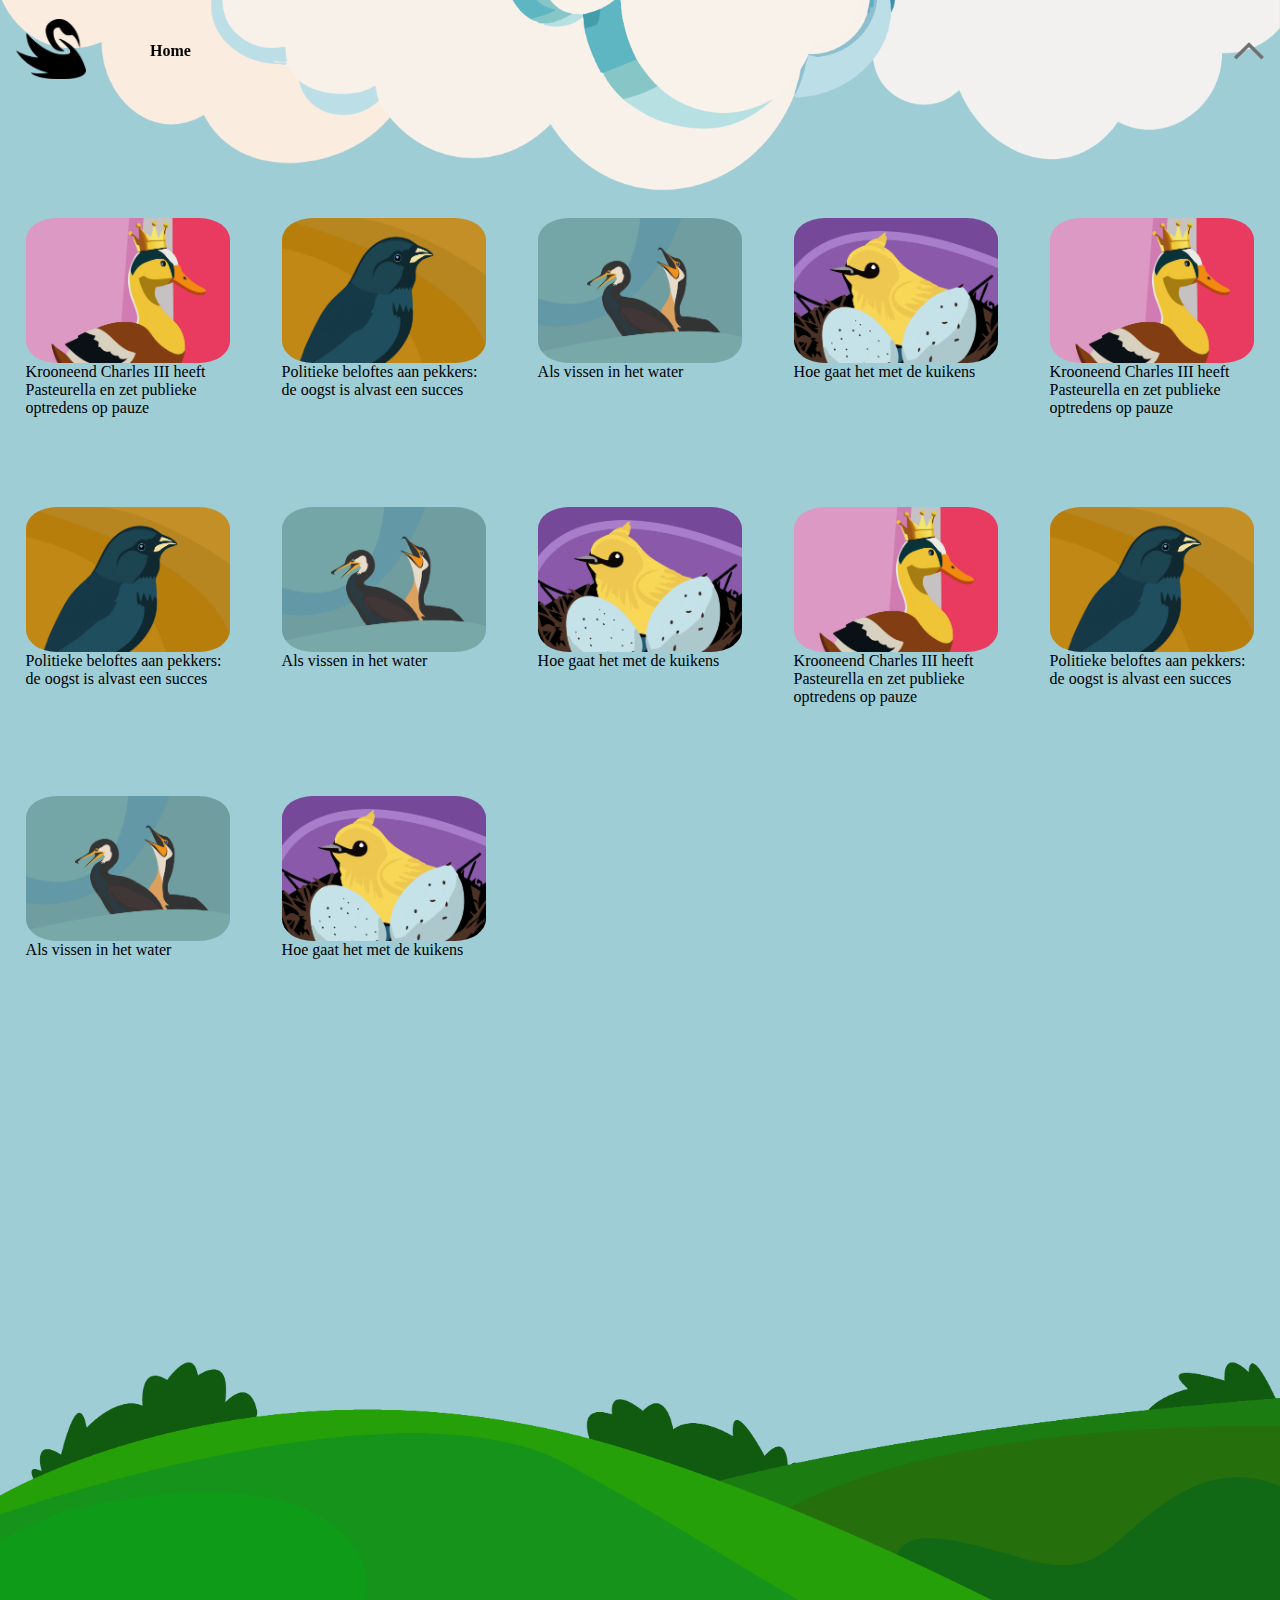
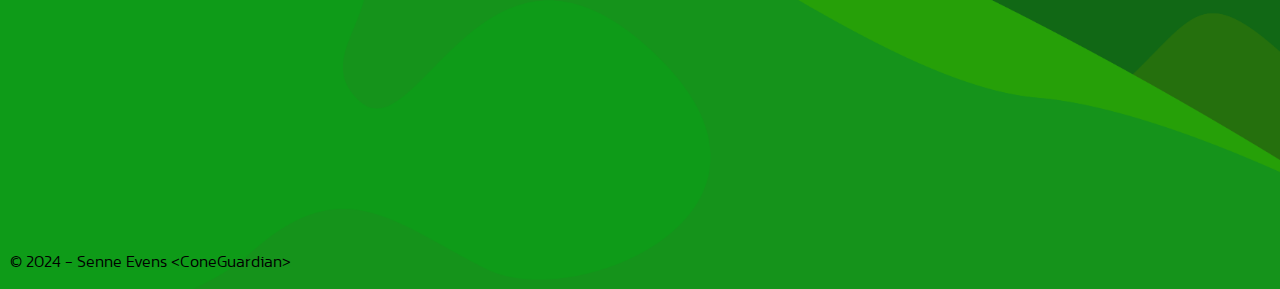
==== index.html @ fad821bd "First commit" ====
<!DOCTYPE html>
<html lang="nl-be" >
    <head>
        <title>Spechtaculair</title>
        <script src="/js/script.js" defer></script>
        <link rel="icon" type="image/x-icon" href="/img/BirdLogo.png">
        <meta charset="UTF-8">
        <meta name="author" content="Senne Evens">
        <meta name="viewport" content="width=device-width, initial-scale=1.0">
        <link rel="stylesheet" href="css/style.css">
    </head>
    <body id="body">
        <header> 
            <img src="/img/cloud_header_W2.png" alt=""
            class="background-top">
            <nav>
                <a href="index.html" class="current-page"><img src="/img/Bird_Logo_black.png" alt=""></a>
                <ul class="breadcrumb">
                    <li><a href="index.html">Home</a></li>
                </ul>
                <button id="navBtn"><img src="/img/arrow_button_gray.png" alt=""></button>
                <div id="dropDown" class="drop-down">
                    <h1>Spechtaculair</h1>
                    <div class="content">
                        <a id="mode" href="#mode">Dark Mode</a>
                        <a href="https://discord.com/invite/nPvyaNaR" target="_blank"><img src="/img/FontAwesome-Brands-Discord-icon.png" alt=""></a>
                        <a href="https://www.youtube.com/watch?v=xfUgXkQrlP4&ab_channel=ConeGuardian" target="_blank"><img src="/img/youtube-logo-youtube-logo-transparent-youtube-icon-transparent-free-free-png.webp" alt=""></a>
                    </div>
                </div>             
            </nav>

        </header>
        <main>
            <a href="page1.html" class="img1"><img src="/img/Img1_git_illu_Senne.Evens.jpg" alt="" >Krooneend Charles III heeft Pasteurella en zet publieke optredens op pauze</a>
            <a href="page2.html" class="img2" ><img src="/img/Img3_git_illu_Senne.Evens.jpg" alt="" >Politieke beloftes aan pekkers: de oogst is alvast een succes</a>
            <a href="page3.html" class="img3"><img src="/img/Img2_git_illu_Senne.Evens.jpg" alt="" >Als vissen in het water</a>
            <a href="page4.html" class="img4"><img src="/img/Img4_git_illu_Senne.Evens.jpg" alt=""  >Hoe gaat het met de kuikens</a>
            <a href="page1.html" class="img1"><img src="/img/Img1_git_illu_Senne.Evens.jpg" alt="" >Krooneend Charles III heeft Pasteurella en zet publieke optredens op pauze</a>
            <a href="page2.html" class="img2" ><img src="/img/Img3_git_illu_Senne.Evens.jpg" alt="" >Politieke beloftes aan pekkers: de oogst is alvast een succes</a>
            <a href="page3.html" class="img3"><img src="/img/Img2_git_illu_Senne.Evens.jpg" alt="" >Als vissen in het water</a>
            <a href="page4.html" class="img4"><img src="/img/Img4_git_illu_Senne.Evens.jpg" alt=""  >Hoe gaat het met de kuikens</a>
            <a href="page1.html" class="img1"><img src="/img/Img1_git_illu_Senne.Evens.jpg" alt="" >Krooneend Charles III heeft Pasteurella en zet publieke optredens op pauze</a>
            <a href="page2.html" class="img2" ><img src="/img/Img3_git_illu_Senne.Evens.jpg" alt="" >Politieke beloftes aan pekkers: de oogst is alvast een succes</a>
            <a href="page3.html" class="img3"><img src="/img/Img2_git_illu_Senne.Evens.jpg" alt="" >Als vissen in het water</a>
            <a href="page4.html" class="img4"><img src="/img/Img4_git_illu_Senne.Evens.jpg" alt=""  >Hoe gaat het met de kuikens</a>
            
        </main>
        <footer>
            <div> 
                
                <img src="/img/Ground.png" alt="" class="background-bottom">
                
                <a href="">&copy; 2024 - Senne Evens &lt;ConeGuardian&gt;</a> 
                
            </div>
        </footer>
    </body>
</html>
---- css/style.css ----
/*  */
* { 
    box-sizing: border-box; 
    margin: 0;
    padding: 0; 
}
:root {
    --text-color: rgb(0, 0, 0);
    --nav-color: #707070;
    --background-color: rgb(159, 205, 214);
}

@font-face {
    font-family: kanit-light;
    src:
     local('Kanit'),

     url('../fonts/kanit-light-webfont.woff2') 
     format('woff2'),

     url('../fonts/kanit-light-webfont.woff') 
     format('woff'),

     url('../fonts/Kanit-Light.ttf')
     format('truetype');
}
@font-face {
    font-family: marker-felt;
    src:
     local('Marker Felt'),

     url('../fonts/Marker Felt.woff2') 
     format('woff2'),

     url('../fonts//Marker Felt.woff') 
     format('woff'),
        
     url('../fonts/Marker Felt.ttf')
     format('truetype');

}

body {
    background-color: var(--background-color);
    font-family: kanit-light;
}
.dark{
    --text-color: rgb(255, 255, 255);
    --nav-color: #707070;
    --background-color: #272b37;
    transition: all 0.5s;
}


header img.background-top{
    position: fixed;
    z-index: -1;
    top: -10px;
    max-width: 100%;
    pointer-events: none;
}
header {
    top: 0;
    width: 100%;
    position: fixed;
    color: var(--text-color);
    font-family: Marker Felt;
}

ul.breadcrumb {
    padding: 10px 16px;
    list-style: none;
}
ul.breadcrumb li {
    display: flex;
    font-size: 1rem;
}
ul.breadcrumb li+li:before {
    padding: 4px;
    color: black;
    content: "/\00a0";
}
ul.breadcrumb li a:hover {
    color: var(--nav-color);
    text-decoration: underline;
}

nav ul li a:link {
    font-size: 1rem;
    color: var(--text-color);
    text-decoration: none;
    font-weight: bold;

}
nav{
    display: flex;
    padding: 1rem;
    align-items: center;
    gap: 2rem;
}
nav a.current-page img {
    width: 70px;
    height: auto;
}
nav a img {
    width: 120px;
    height: auto;
}
nav button{
    margin-left: auto;
    border: none;
    background-color: transparent;
    z-index: 2;
}
nav button img{
    display: block;
    max-width: 30px;
    transform: rotate(180deg);
    transition: transform 0.5s ease-in-out;
}
nav .drop-down {
    height: 0;
    width: 100%;
    position: fixed;
    z-index: 1;
    top: 0;
    left: 0;
    background-color: var(--background-color);
    overflow-x: hidden;
    transition: 0.5s;
}
nav.open .drop-down{
    height: 100%;
}
nav.open button img{
    transform: rotate(0deg);
}

:link {
    color: var(--text-color);  
    text-decoration: none;
}
:visited {
    color: var(--text-color);   
}

nav ul {
    display: flex;
    list-style-type: none;
}
nav ul li a {
    display: block;
    padding: 1rem;
    text-align: center;
}

h1 {
    position: relative;
    top: 10%;
    width: 100%;
    text-align: center;
    font-size: 3.3rem;
}
.content {
    position: relative;
    top: 25%;
    width: 100%;
    text-align: center;
    margin-top: 30px;
}
.content a {
    padding: 10px;
}
.drop-down a {
    text-decoration: none;
    font-size: 36px;
    color: var(--text-color);
    display: block;
} 
.drop-down a:hover {
    color: var(--nav-color);
}
.drop-down .close {
    position: absolute;
    top: 20px;
    right: 45px;
}
span {
    position: absolute;
    top: 20px;
    right: 45px;
}

main{
    display: grid;
    grid-template-columns: repeat( auto-fit, minmax(250px, 1fr) );
    margin-top: 10vw;
}
main a {
    display: block;
    margin: 0 auto;
    font-family: Marker Felt;
    color: var(--text-color);
    text-align: left;
    padding-left: 10%;
    padding-right: 10%;
    margin-top: 90px;
}
h2{
    margin-top: 0.5rem;
    font-size: 1.5rem;
    font-weight: bold;
}
p {
    margin-top: 1rem;
    font-size: 1rem;
}
strong {
    font-size: 1rem;
}
main a img {
    width: 100%;
    height: auto;
    border-radius: 15%;
    position: relative;
    display: block;
    margin-left: auto;
    margin-right: auto;
    text-decoration: none;
    z-index: -2;
}

footer div a{
    position: relative;
    left: 10px;
    bottom: 10px;
    font-size: 1rem;
    color: var(--text-color);
    z-index: -1;
}
footer div img.background-bottom{
    position: relative;
    display: block;
    z-index: -3;
    max-width: 100%;
    height: auto;
    bottom: -25px;
}

@media (min-width: 481px){
    header img.background-top{
        top: -40px;
    }
}
@media (min-width: 769px){
    header img.background-top{
        top: -60px;
    }
}
@media (min-width: 993px){
    header img.background-top{
        top: -80px;
    }
}
@media (min-width: 1201px){
    header img.background-top{
        top: -100px;
    }
}
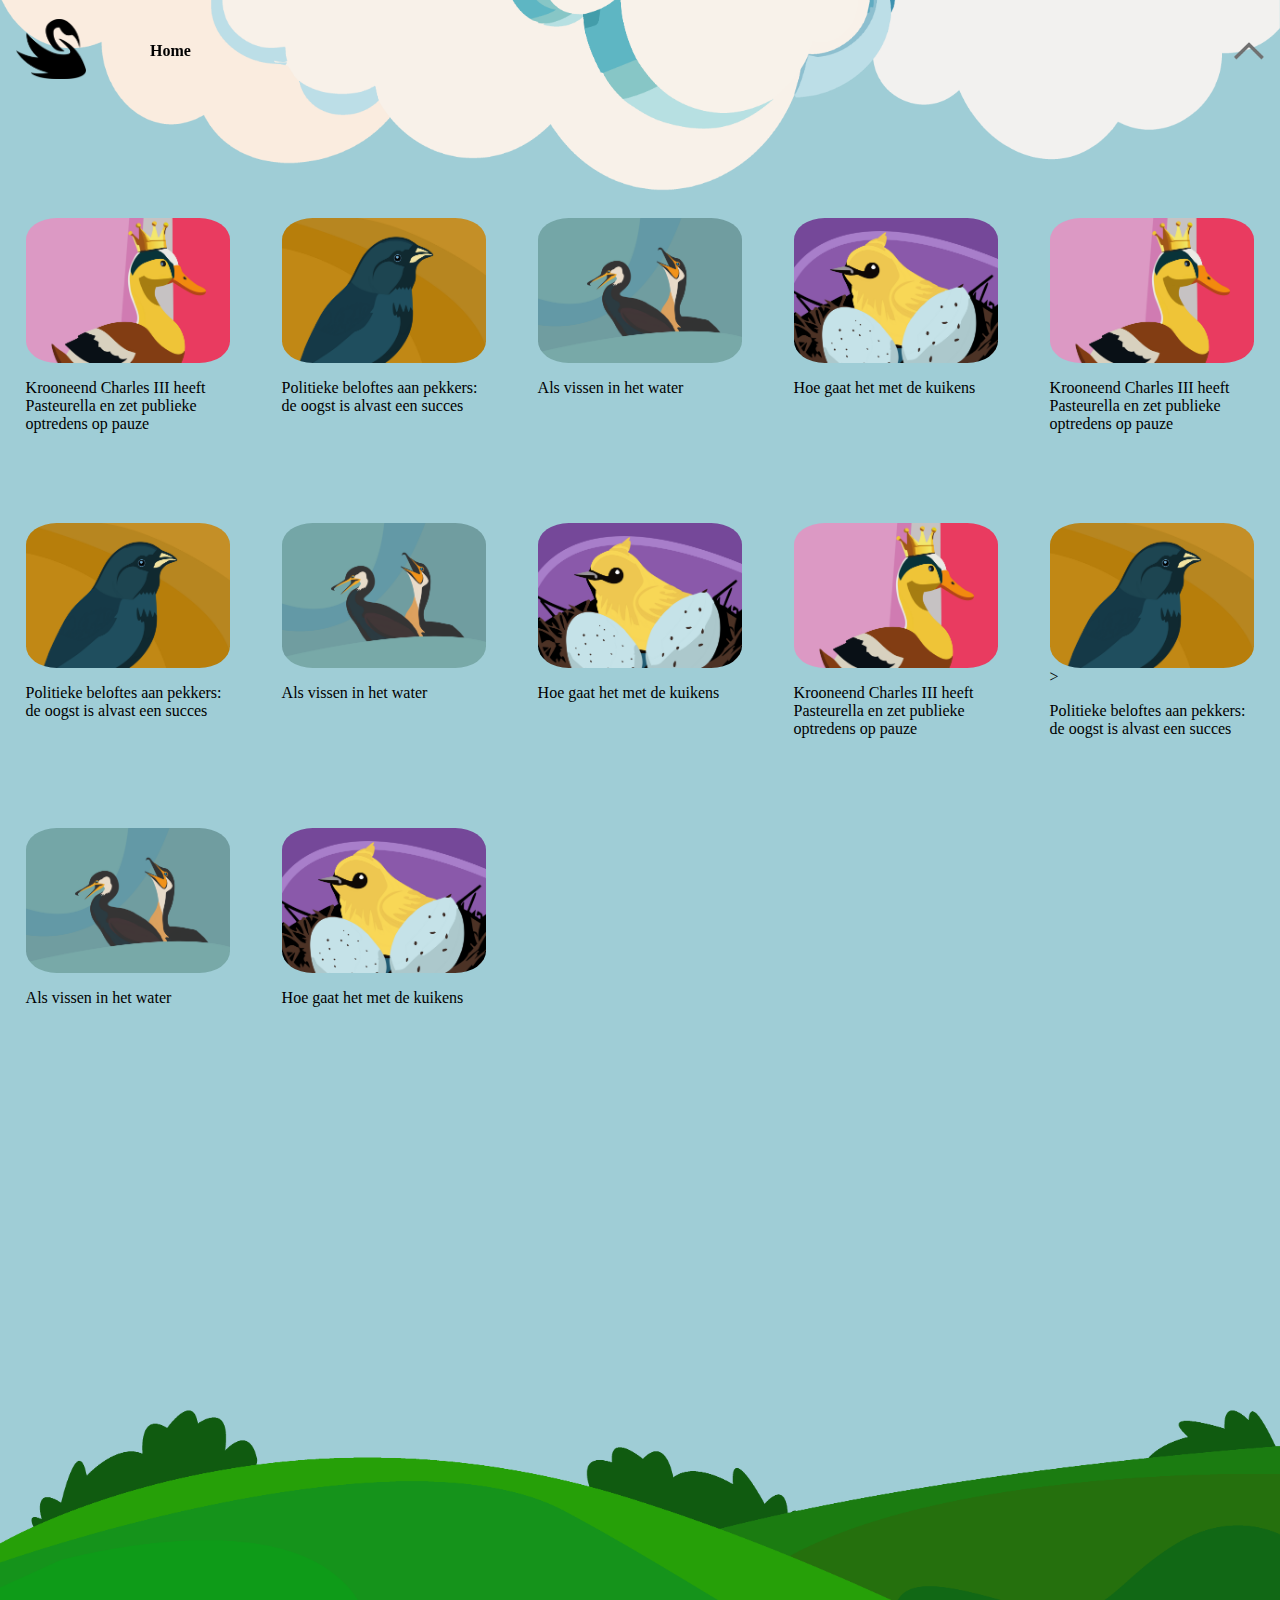
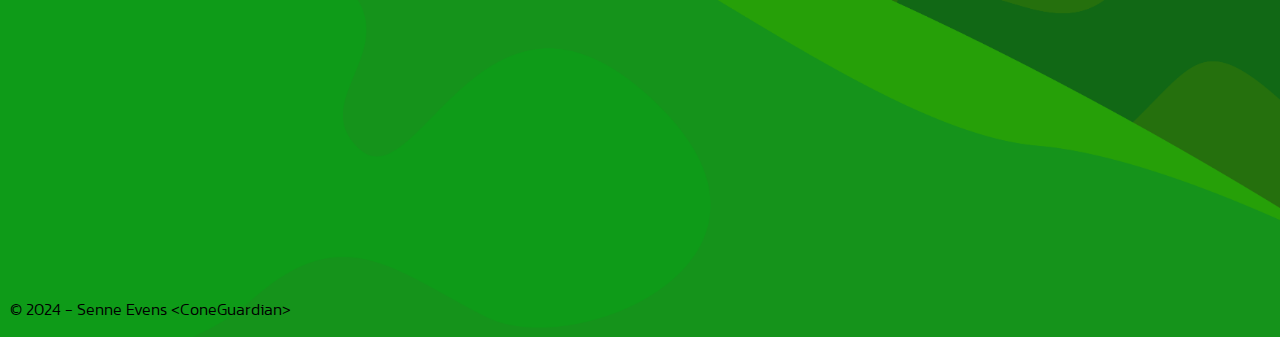
==== commit 0ccd7ded: "Update index.html" ====
--- a/index.html
+++ b/index.html
@@ -2,8 +2,8 @@
 <html lang="nl-be" >
     <head>
         <title>Spechtaculair</title>
-        <script src="/js/script.js" defer></script>
-        <link rel="icon" type="image/x-icon" href="/img/BirdLogo.png">
+        <script src="js/script.js" defer></script>
+        <link rel="icon" type="image/x-icon" href="./img/BirdLogo.png">
         <meta charset="UTF-8">
         <meta name="author" content="Senne Evens">
         <meta name="viewport" content="width=device-width, initial-scale=1.0">
@@ -11,48 +11,48 @@
     </head>
     <body id="body">
         <header> 
-            <img src="/img/cloud_header_W2.png" alt=""
+            <img src="./img/cloud_header_W2.png" alt=""
             class="background-top">
             <nav>
-                <a href="index.html" class="current-page"><img src="/img/Bird_Logo_black.png" alt=""></a>
+                <a href="index.html" class="current-page"><img src="./img/Bird_Logo_black.png" alt=""></a>
                 <ul class="breadcrumb">
                     <li><a href="index.html">Home</a></li>
                 </ul>
-                <button id="navBtn"><img src="/img/arrow_button_gray.png" alt=""></button>
+                <button id="navBtn"><img src="./img/arrow_button_gray.png" alt=""></button>
                 <div id="dropDown" class="drop-down">
                     <h1>Spechtaculair</h1>
                     <div class="content">
                         <a id="mode" href="#mode">Dark Mode</a>
-                        <a href="https://discord.com/invite/nPvyaNaR" target="_blank"><img src="/img/FontAwesome-Brands-Discord-icon.png" alt=""></a>
-                        <a href="https://www.youtube.com/watch?v=xfUgXkQrlP4&ab_channel=ConeGuardian" target="_blank"><img src="/img/youtube-logo-youtube-logo-transparent-youtube-icon-transparent-free-free-png.webp" alt=""></a>
+                        <a href="https://discord.com/invite/nPvyaNaR" target="_blank"><img src="./img/FontAwesome-Brands-Discord-icon.png" alt=""></a>
+                        <a href="https://www.youtube.com/watch?v=xfUgXkQrlP4&ab_channel=ConeGuardian" target="_blank"><img src="./img/youtube-logo-youtube-logo-transparent-youtube-icon-transparent-free-free-png.webp" alt=""></a>
                     </div>
                 </div>             
             </nav>
 
         </header>
         <main>
-            <a href="page1.html" class="img1"><img src="/img/Img1_git_illu_Senne.Evens.jpg" alt="" >Krooneend Charles III heeft Pasteurella en zet publieke optredens op pauze</a>
-            <a href="page2.html" class="img2" ><img src="/img/Img3_git_illu_Senne.Evens.jpg" alt="" >Politieke beloftes aan pekkers: de oogst is alvast een succes</a>
-            <a href="page3.html" class="img3"><img src="/img/Img2_git_illu_Senne.Evens.jpg" alt="" >Als vissen in het water</a>
-            <a href="page4.html" class="img4"><img src="/img/Img4_git_illu_Senne.Evens.jpg" alt=""  >Hoe gaat het met de kuikens</a>
-            <a href="page1.html" class="img1"><img src="/img/Img1_git_illu_Senne.Evens.jpg" alt="" >Krooneend Charles III heeft Pasteurella en zet publieke optredens op pauze</a>
-            <a href="page2.html" class="img2" ><img src="/img/Img3_git_illu_Senne.Evens.jpg" alt="" >Politieke beloftes aan pekkers: de oogst is alvast een succes</a>
-            <a href="page3.html" class="img3"><img src="/img/Img2_git_illu_Senne.Evens.jpg" alt="" >Als vissen in het water</a>
-            <a href="page4.html" class="img4"><img src="/img/Img4_git_illu_Senne.Evens.jpg" alt=""  >Hoe gaat het met de kuikens</a>
-            <a href="page1.html" class="img1"><img src="/img/Img1_git_illu_Senne.Evens.jpg" alt="" >Krooneend Charles III heeft Pasteurella en zet publieke optredens op pauze</a>
-            <a href="page2.html" class="img2" ><img src="/img/Img3_git_illu_Senne.Evens.jpg" alt="" >Politieke beloftes aan pekkers: de oogst is alvast een succes</a>
-            <a href="page3.html" class="img3"><img src="/img/Img2_git_illu_Senne.Evens.jpg" alt="" >Als vissen in het water</a>
-            <a href="page4.html" class="img4"><img src="/img/Img4_git_illu_Senne.Evens.jpg" alt=""  >Hoe gaat het met de kuikens</a>
+            <a href="page1.html" class="img1"><img src="./img/Img1_git_illu_Senne.Evens.jpg" alt=""><p>Krooneend Charles III heeft Pasteurella en zet publieke optredens op pauze</p></a>
+            <a href="page2.html" class="img2" ><img src="./img/Img3_git_illu_Senne.Evens.jpg" alt="" ><p>Politieke beloftes aan pekkers: de oogst is alvast een succes</p></a>
+            <a href="page3.html" class="img3"><img src="./img/Img2_git_illu_Senne.Evens.jpg" alt="" ><p>Als vissen in het water</p></a>
+            <a href="page4.html" class="img4"><img src="./img/Img4_git_illu_Senne.Evens.jpg" alt="" ><p>Hoe gaat het met de kuikens</p></a>
+            <a href="page1.html" class="img1"><img src="./img/Img1_git_illu_Senne.Evens.jpg" alt="" ><p>Krooneend Charles III heeft Pasteurella en zet publieke optredens op pauze</p></a>
+            <a href="page2.html" class="img2" ><img src="/img/Img3_git_illu_Senne.Evens.jpg" alt="" ><p>Politieke beloftes aan pekkers: de oogst is alvast een succes</p></a>
+            <a href="page3.html" class="img3"><img src="./img/Img2_git_illu_Senne.Evens.jpg" alt="" ><p>Als vissen in het water</p></a>
+            <a href="page4.html" class="img4"><img src="./img/Img4_git_illu_Senne.Evens.jpg" alt=""  ><p>Hoe gaat het met de kuikens</p></a>
+            <a href="page1.html" class="img1"><img src="./img/Img1_git_illu_Senne.Evens.jpg" alt="" ><p>Krooneend Charles III heeft Pasteurella en zet publieke optredens op pauze</p></a>
+            <a href="page2.html" class="img2" ><img src="./img/Img3_git_illu_Senne.Evens.jpg" alt="" >><p>Politieke beloftes aan pekkers: de oogst is alvast een succes</p></a>
+            <a href="page3.html" class="img3"><img src="./img/Img2_git_illu_Senne.Evens.jpg" alt="" ><p>Als vissen in het water</p></a>
+            <a href="page4.html" class="img4"><img src="./img/Img4_git_illu_Senne.Evens.jpg" alt=""  ><p>Hoe gaat het met de kuikens</p></a>
             
         </main>
         <footer>
             <div> 
                 
-                <img src="/img/Ground.png" alt="" class="background-bottom">
+                <img src="./img/Ground.png" alt="" class="background-bottom">
                 
                 <a href="">&copy; 2024 - Senne Evens &lt;ConeGuardian&gt;</a> 
                 
             </div>
         </footer>
     </body>
-</html>+</html>
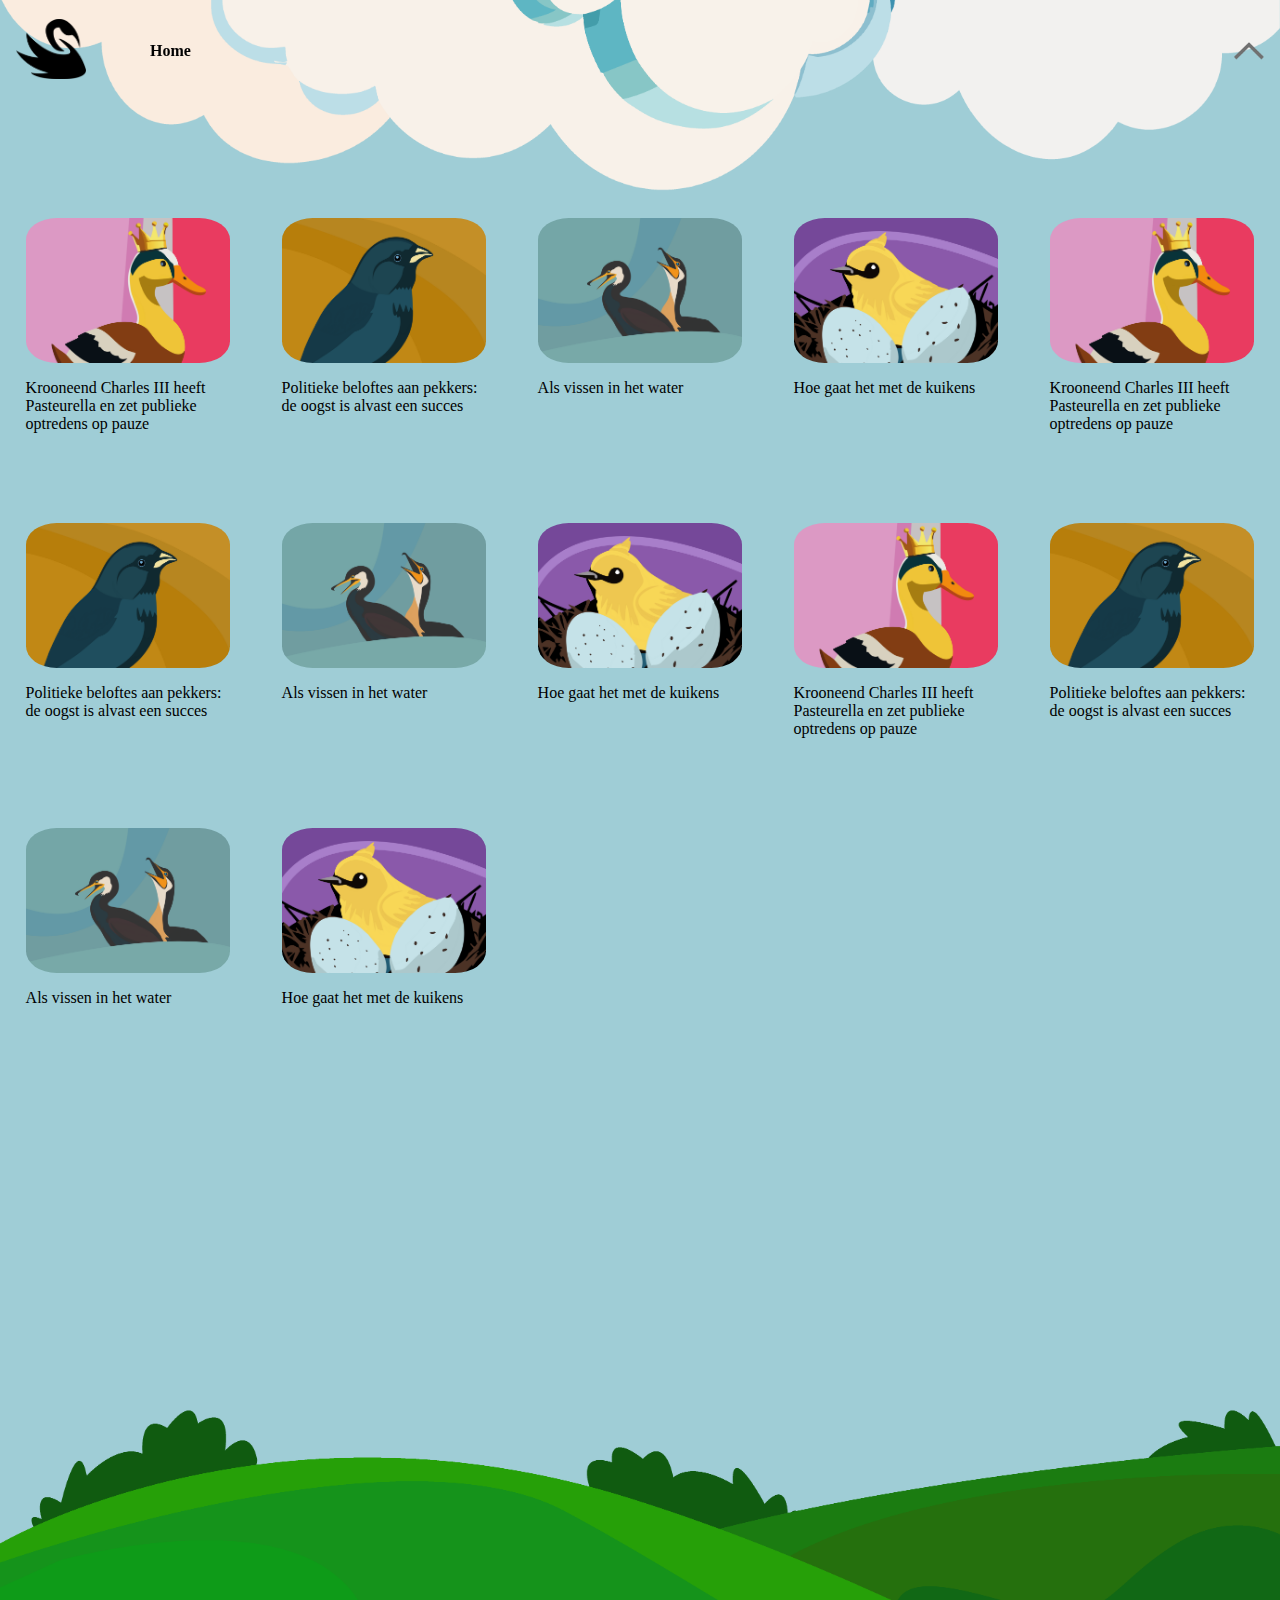
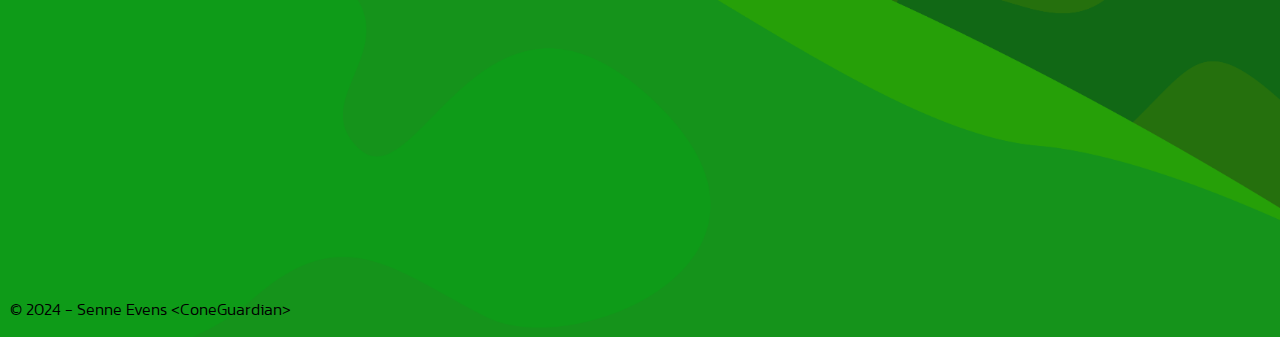
==== commit cee5702d: "Update index.html" ====
--- a/index.html
+++ b/index.html
@@ -40,7 +40,7 @@
             <a href="page3.html" class="img3"><img src="./img/Img2_git_illu_Senne.Evens.jpg" alt="" ><p>Als vissen in het water</p></a>
             <a href="page4.html" class="img4"><img src="./img/Img4_git_illu_Senne.Evens.jpg" alt=""  ><p>Hoe gaat het met de kuikens</p></a>
             <a href="page1.html" class="img1"><img src="./img/Img1_git_illu_Senne.Evens.jpg" alt="" ><p>Krooneend Charles III heeft Pasteurella en zet publieke optredens op pauze</p></a>
-            <a href="page2.html" class="img2" ><img src="./img/Img3_git_illu_Senne.Evens.jpg" alt="" >><p>Politieke beloftes aan pekkers: de oogst is alvast een succes</p></a>
+            <a href="page2.html" class="img2" ><img src="./img/Img3_git_illu_Senne.Evens.jpg" alt="" ><p>Politieke beloftes aan pekkers: de oogst is alvast een succes</p></a>
             <a href="page3.html" class="img3"><img src="./img/Img2_git_illu_Senne.Evens.jpg" alt="" ><p>Als vissen in het water</p></a>
             <a href="page4.html" class="img4"><img src="./img/Img4_git_illu_Senne.Evens.jpg" alt=""  ><p>Hoe gaat het met de kuikens</p></a>
             
--- a/css/style.css
+++ b/css/style.css
@@ -207,7 +207,7 @@
     margin-top: 90px;
 }
 h2{
-    margin-top: 0.5rem;
+    margin-top: 2rem;
     font-size: 1.5rem;
     font-weight: bold;
 }
@@ -266,4 +266,4 @@
     header img.background-top{
         top: -100px;
     }
-}+}
